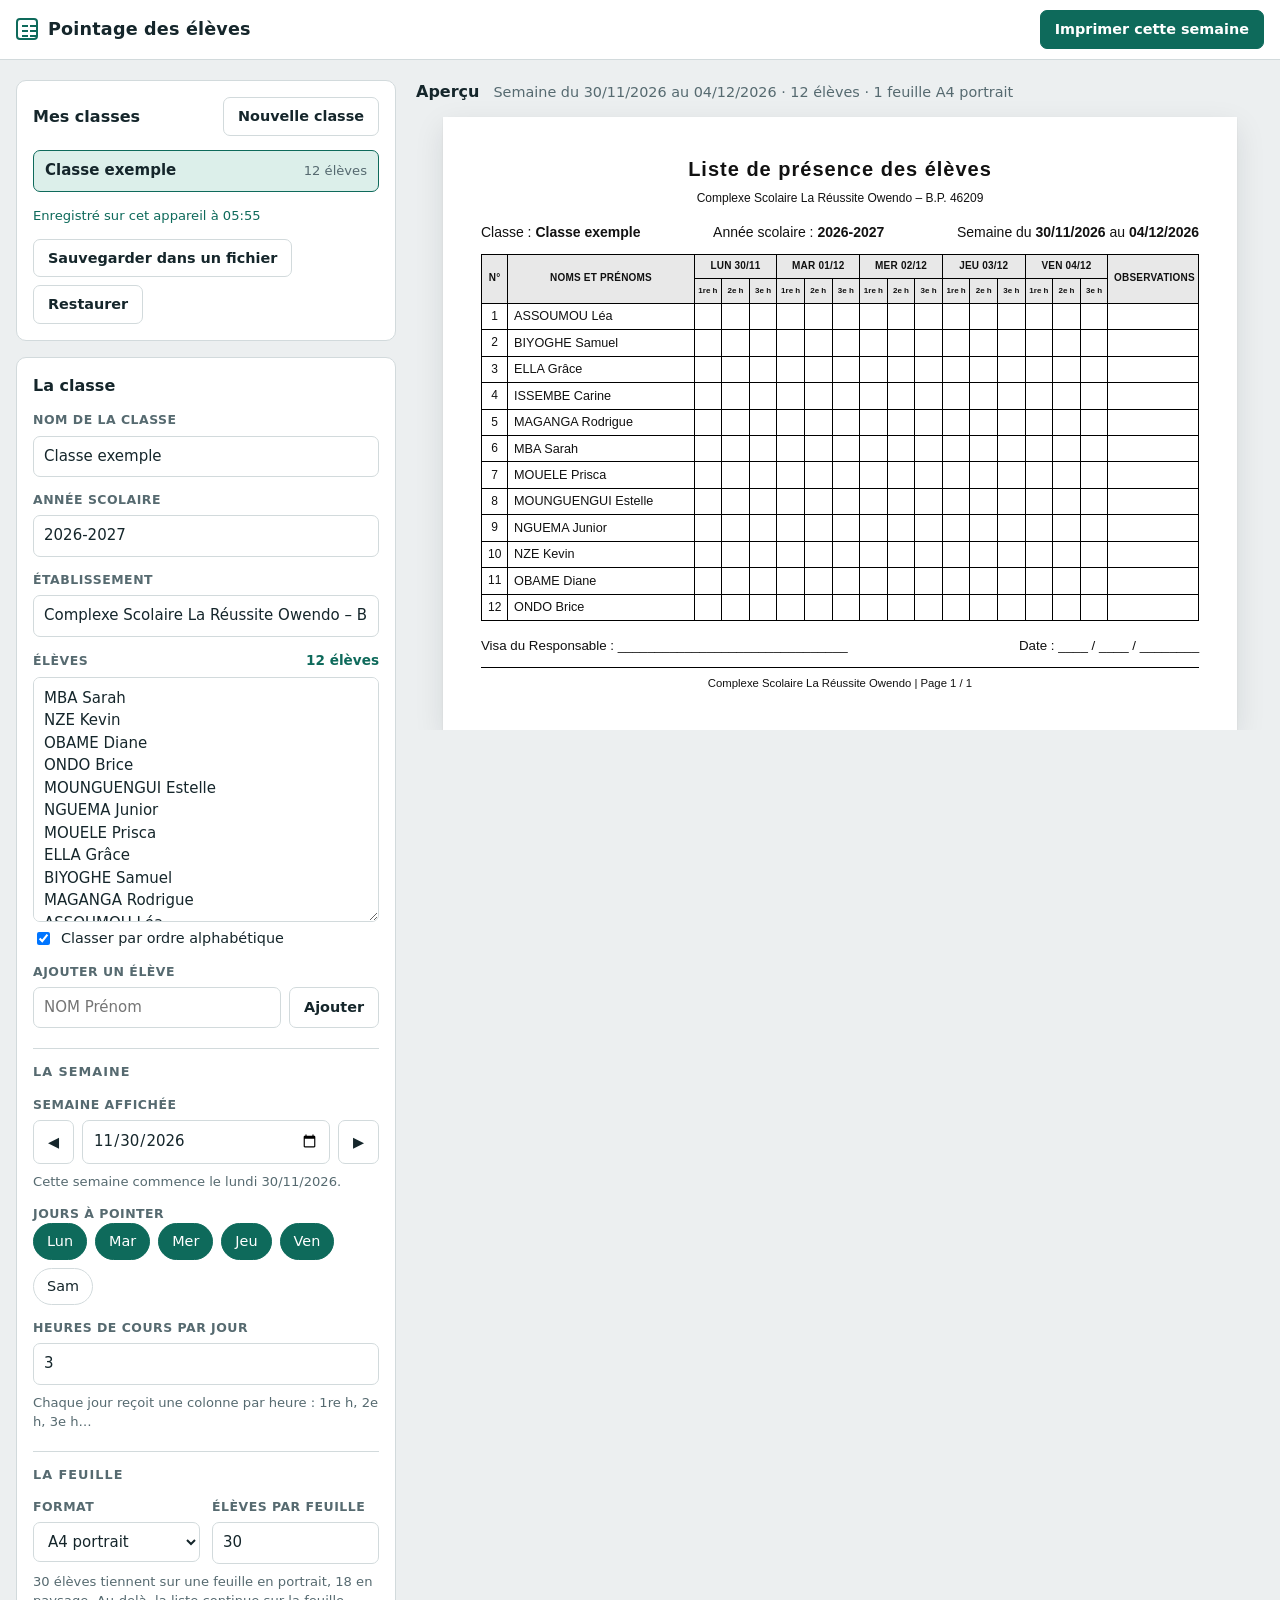
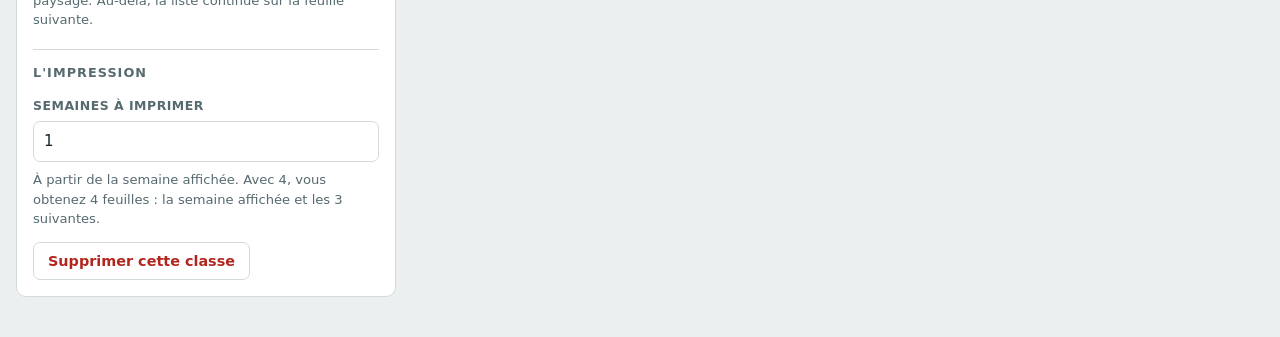
==== pointage-eleves-complet.html @ 20a64b89 "first commit" ====
<!doctype html>
<html lang="fr">
<head>
<meta charset="utf-8">
<meta name="viewport" content="width=device-width, initial-scale=1">
<title>Pointage des élèves</title>
<style>
/* Disposition : panneau de saisie à gauche, une feuille A4 en aperçu à droite.
   Sur téléphone, le panneau passe au-dessus de l'aperçu. */

:root {
  --bg: #eceff0;
  --panel: #ffffff;
  --ink: #15262b;
  --muted: #566a70;
  --line: #d2dadc;
  --accent: #0e6a5b;
  --accent-ink: #ffffff;
  --accent-soft: #dcefea;
  --danger: #b3261e;
  --warn-bg: #fff3d6;
  --warn-ink: #6b4a00;
  --shadow: 0 1px 2px rgba(10, 30, 35, .08), 0 10px 28px rgba(10, 30, 35, .10);
  --paper: #ffffff;
  --paper-ink: #111111;
  --paper-head: #e8e8e8;
  --font: "Segoe UI", system-ui, -apple-system, "Helvetica Neue", Arial, sans-serif;
  color-scheme: light;
}

@media (prefers-color-scheme: dark) {
  :root:not([data-theme="light"]) {
    --bg: #0e1618;
    --panel: #162125;
    --ink: #e5eeef;
    --muted: #9db1b5;
    --line: #29383c;
    --accent: #4cc3ad;
    --accent-ink: #06211c;
    --accent-soft: #1b3a35;
    --danger: #ff8f85;
    --warn-bg: #3a2f10;
    --warn-ink: #f3d78a;
    --shadow: 0 1px 2px rgba(0, 0, 0, .4), 0 10px 28px rgba(0, 0, 0, .45);
    color-scheme: dark;
  }
}

:root[data-theme="dark"] {
  --bg: #0e1618;
  --panel: #162125;
  --ink: #e5eeef;
  --muted: #9db1b5;
  --line: #29383c;
  --accent: #4cc3ad;
  --accent-ink: #06211c;
  --accent-soft: #1b3a35;
  --danger: #ff8f85;
  --warn-bg: #3a2f10;
  --warn-ink: #f3d78a;
  --shadow: 0 1px 2px rgba(0, 0, 0, .4), 0 10px 28px rgba(0, 0, 0, .45);
  color-scheme: dark;
}

* { box-sizing: border-box; }

body {
  margin: 0;
  background: var(--bg);
  color: var(--ink);
  font: 15px/1.45 var(--font);
}

h1, h2 { margin: 0; }

/* ---------- Barre du haut ---------- */

.topbar {
  position: sticky;
  top: 0;
  z-index: 5;
  display: flex;
  align-items: center;
  justify-content: space-between;
  gap: 12px;
  padding: 10px 16px;
  background: var(--panel);
  border-bottom: 1px solid var(--line);
}

.brand { display: flex; align-items: center; gap: 10px; min-width: 0; }
.brand h1 { font-size: 1.1rem; font-weight: 650; letter-spacing: .01em; }

/* Petit cahier d'appel : une grille de cases */
.mark {
  width: 22px;
  height: 22px;
  border-radius: 4px;
  background:
    linear-gradient(var(--accent), var(--accent)) 4px 5px / 6px 2px no-repeat,
    linear-gradient(var(--accent), var(--accent)) 12px 5px / 6px 2px no-repeat,
    linear-gradient(var(--accent), var(--accent)) 4px 10px / 6px 2px no-repeat,
    linear-gradient(var(--accent), var(--accent)) 12px 10px / 6px 2px no-repeat,
    linear-gradient(var(--accent), var(--accent)) 4px 15px / 6px 2px no-repeat,
    linear-gradient(var(--accent), var(--accent)) 12px 15px / 6px 2px no-repeat;
  border: 2px solid var(--accent);
  flex: none;
}

/* ---------- Disposition ---------- */

.layout {
  display: grid;
  grid-template-columns: minmax(0, 380px) minmax(0, 1fr);
  gap: 20px;
  align-items: start;
  max-width: 1600px;
  margin: 0 auto;
  padding: 20px 16px 40px;
}

.panel { display: flex; flex-direction: column; gap: 16px; min-width: 0; }

@media (max-width: 900px) {
  .layout { grid-template-columns: minmax(0, 1fr); }
}

.card {
  background: var(--panel);
  border: 1px solid var(--line);
  border-radius: 10px;
  padding: 16px;
  display: flex;
  flex-direction: column;
  gap: 14px;
  min-width: 0;
}

.card h2 { font-size: 1rem; font-weight: 650; }
.card .sub-title {
  margin-top: 6px;
  padding-top: 14px;
  border-top: 1px solid var(--line);
  font-size: .8rem;
  text-transform: uppercase;
  letter-spacing: .08em;
  color: var(--muted);
}

.card-head { display: flex; align-items: center; justify-content: space-between; gap: 10px; }

/* ---------- Formulaire ---------- */

.field { display: flex; flex-direction: column; gap: 6px; margin: 0; padding: 0; border: 0; min-width: 0; }
.field label, .field legend {
  font-size: .78rem;
  font-weight: 600;
  letter-spacing: .04em;
  text-transform: uppercase;
  color: var(--muted);
  padding: 0;
}
.label-row { display: flex; justify-content: space-between; align-items: baseline; gap: 8px; }
.count { font-size: .85rem; color: var(--accent); font-weight: 600; }

input[type="text"], input[type="number"], input[type="date"], select, textarea {
  width: 100%;
  min-width: 0;
  font: inherit;
  color: var(--ink);
  background: var(--panel);
  border: 1px solid var(--line);
  border-radius: 7px;
  padding: 9px 10px;
}
textarea { resize: vertical; min-height: 140px; line-height: 1.5; }

input:focus-visible, select:focus-visible, textarea:focus-visible, button:focus-visible {
  outline: 2px solid var(--accent);
  outline-offset: 1px;
}

.grid2 { display: grid; grid-template-columns: repeat(2, minmax(0, 1fr)); gap: 12px; }
@media (max-width: 420px) { .grid2 { grid-template-columns: minmax(0, 1fr); } }

.field .check { display: flex; align-items: center; gap: 8px; font-size: .9rem; text-transform: none; letter-spacing: 0; font-weight: 400; color: var(--ink); }

.hint { margin: -6px 0 0; font-size: .82rem; color: var(--muted); }

.add-row, .week-nav { display: flex; gap: 8px; align-items: stretch; }
.add-row .btn, .week-nav .btn { flex: none; }

.row-btns { display: flex; flex-wrap: wrap; gap: 8px; }

.saved { margin: 0; font-size: .82rem; color: var(--muted); min-height: 1.2em; }
.saved.ok { color: var(--accent); }
.saved.bad { color: var(--danger); }

.chips { display: flex; flex-wrap: wrap; gap: 8px; }
.chips label { position: relative; text-transform: none; letter-spacing: 0; font-weight: 500; font-size: .9rem; color: var(--ink); }
.chips input { position: absolute; opacity: 0; inset: 0; margin: 0; cursor: pointer; }
.chips span {
  display: inline-block;
  padding: 7px 13px;
  border: 1px solid var(--line);
  border-radius: 999px;
  background: var(--panel);
}
.chips input:checked + span {
  background: var(--accent);
  border-color: var(--accent);
  color: var(--accent-ink);
}
.chips input:focus-visible + span { outline: 2px solid var(--accent); outline-offset: 2px; }

/* ---------- Boutons ---------- */

.btn {
  font: inherit;
  font-weight: 600;
  font-size: .9rem;
  padding: 8px 14px;
  border-radius: 7px;
  border: 1px solid var(--line);
  background: var(--panel);
  color: var(--ink);
  cursor: pointer;
}
.btn:hover { border-color: var(--accent); }
.btn.primary { background: var(--accent); border-color: var(--accent); color: var(--accent-ink); }
.btn.primary:hover { filter: brightness(1.08); }
.btn.primary:disabled { opacity: .45; cursor: not-allowed; filter: none; }
.btn.danger { color: var(--danger); align-self: flex-start; }
.btn.danger:hover { border-color: var(--danger); }
.btn.danger.armed { background: var(--danger); border-color: var(--danger); color: var(--panel); }

/* ---------- Liste des classes ---------- */

.class-list { list-style: none; margin: 0; padding: 0; display: flex; flex-direction: column; gap: 6px; }
.class-list button {
  width: 100%;
  display: flex;
  justify-content: space-between;
  align-items: baseline;
  gap: 10px;
  text-align: left;
  font: inherit;
  padding: 9px 11px;
  border: 1px solid var(--line);
  border-radius: 7px;
  background: var(--panel);
  color: var(--ink);
  cursor: pointer;
}
.class-list button:hover { border-color: var(--accent); }
.class-list button[aria-current="true"] { background: var(--accent-soft); border-color: var(--accent); }
.class-list .nm { font-weight: 600; overflow: hidden; text-overflow: ellipsis; white-space: nowrap; }
.class-list .ct { font-size: .82rem; color: var(--muted); white-space: nowrap; }

/* ---------- Aperçu ---------- */

.preview { min-width: 0; overflow-x: auto; }
.preview-head { display: flex; flex-wrap: wrap; align-items: baseline; gap: 4px 14px; margin-bottom: 14px; }
.preview-head h2 { font-size: 1rem; font-weight: 650; }
.summary { margin: 0; color: var(--muted); font-size: .9rem; }
.warn {
  margin: 0 0 14px;
  padding: 10px 12px;
  border-radius: 8px;
  background: var(--warn-bg);
  color: var(--warn-ink);
  font-size: .9rem;
}
.empty {
  margin: 0;
  padding: 28px 20px;
  border: 1px dashed var(--line);
  border-radius: 10px;
  color: var(--muted);
  text-align: center;
}

.sheets {
  width: max-content;
  margin: 0 auto;
  display: flex;
  flex-direction: column;
  gap: 18px;
}

/* Les feuilles à imprimer sont préparées ici ; elles n'apparaissent qu'à l'impression */
.print-area { display: none; }

/* ---------- Feuille de pointage (papier) ---------- */

.sheet {
  width: 210mm;
  padding: 10mm;
  background: var(--paper);
  color: var(--paper-ink);
  font-family: Arial, Helvetica, sans-serif;
  box-shadow: var(--shadow);
}
.landscape .sheet { width: 297mm; }

.sheet h2 { text-align: center; font-size: 15pt; letter-spacing: .05em; font-weight: 700; }

.sheet-school { margin: 1.5mm 0 0; text-align: center; font-size: 9pt; }

.sheet-meta {
  display: flex;
  justify-content: space-between;
  gap: 8mm;
  margin: 4mm 0 3mm;
  font-size: 10.5pt;
}

table.pt { width: 100%; border-collapse: collapse; table-layout: fixed; font-size: 10pt; }
.pt th, .pt td { border: .3mm solid #000; padding: 0 1.5mm; }
.pt th {
  background: var(--paper-head);
  height: 6.5mm;
  font-size: 7.5pt;
  text-transform: uppercase;
  letter-spacing: .02em;
  font-weight: 700;
}
.pt th.sub { font-size: 6pt; padding: 0; text-transform: none; letter-spacing: 0; }
.pt td { height: 7mm; overflow: hidden; white-space: nowrap; text-overflow: ellipsis; }
.pt td.n { text-align: center; font-size: 9pt; padding: 0; }
.pt td.name { font-size: 9.5pt; }

.sheet-foot { display: flex; justify-content: space-between; gap: 8mm; margin-top: 4mm; font-size: 10pt; }
.sheet-page {
  margin-top: 3mm;
  padding-top: 2mm;
  border-top: .3mm solid #000;
  text-align: center;
  font-size: 8.5pt;
}

/* ---------- Impression ---------- */

@media print {
  body { background: #fff !important; }
  .topbar, .panel, .preview { display: none !important; }
  .layout { display: block; padding: 0; max-width: none; }
  .print-area { display: block; }
  .print-area .sheet, .print-area.landscape .sheet {
    width: auto;
    padding: 0;
    box-shadow: none;
    break-after: page;
    page-break-after: always;
  }
  .print-area .sheet:last-child { break-after: auto; page-break-after: auto; }
  * { -webkit-print-color-adjust: exact; print-color-adjust: exact; }
}

</style>
<style id="page-style"></style>
</head>
<body>

<header class="topbar">
  <div class="brand">
    <span class="mark" aria-hidden="true"></span>
    <h1>Pointage des élèves</h1>
  </div>
  <button type="button" id="btn-print" class="btn primary">Imprimer</button>
</header>

<main class="layout">

  <aside class="panel">

    <section class="card">
      <div class="card-head">
        <h2>Mes classes</h2>
        <button type="button" id="btn-new" class="btn">Nouvelle classe</button>
      </div>
      <ul id="class-list" class="class-list"></ul>
      <p id="saved" class="saved" role="status"></p>
      <div class="row-btns">
        <button type="button" id="btn-export" class="btn">Sauvegarder dans un fichier</button>
        <button type="button" id="btn-import" class="btn">Restaurer</button>
        <input type="file" id="file-import" accept=".json,application/json" hidden>
      </div>
    </section>

    <form id="class-form" class="card" autocomplete="off">
      <h2>La classe</h2>

      <div class="field">
        <label for="c-name">Nom de la classe</label>
        <input id="c-name" type="text" placeholder="Ex. 6e A">
      </div>

      <div class="field">
        <label for="c-year">Année scolaire</label>
        <input id="c-year" type="text" placeholder="Ex. 2026-2027">
      </div>

      <div class="field">
        <label for="c-school">Établissement</label>
        <input id="c-school" type="text">
      </div>

      <div class="field">
        <div class="label-row">
          <label for="c-students">Élèves</label>
          <span id="count" class="count"></span>
        </div>
        <textarea id="c-students" rows="10" placeholder="Collez ici les noms, un élève par ligne"></textarea>
        <label class="check"><input type="checkbox" id="c-sort"> Classer par ordre alphabétique</label>
      </div>

      <div class="field">
        <label for="add-name">Ajouter un élève</label>
        <div class="add-row">
          <input id="add-name" type="text" placeholder="NOM Prénom">
          <button type="button" id="btn-add" class="btn">Ajouter</button>
        </div>
      </div>

      <h2 class="sub-title">La semaine</h2>

      <div class="field">
        <label for="c-start">Semaine affichée</label>
        <div class="week-nav">
          <button type="button" id="wk-prev" class="btn" aria-label="Semaine précédente">◀</button>
          <input id="c-start" type="date">
          <button type="button" id="wk-next" class="btn" aria-label="Semaine suivante">▶</button>
        </div>
      </div>
      <p id="week-hint" class="hint"></p>

      <fieldset class="field">
        <legend>Jours à pointer</legend>
        <div class="chips">
          <label><input type="checkbox" name="day" value="1"><span>Lun</span></label>
          <label><input type="checkbox" name="day" value="2"><span>Mar</span></label>
          <label><input type="checkbox" name="day" value="3"><span>Mer</span></label>
          <label><input type="checkbox" name="day" value="4"><span>Jeu</span></label>
          <label><input type="checkbox" name="day" value="5"><span>Ven</span></label>
          <label><input type="checkbox" name="day" value="6"><span>Sam</span></label>
        </div>
      </fieldset>

      <div class="field">
        <label for="c-hours">Heures de cours par jour</label>
        <input id="c-hours" type="number" min="1" max="8" inputmode="numeric">
      </div>
      <p class="hint">Chaque jour reçoit une colonne par heure : 1re h, 2e h, 3e h…</p>

      <h2 class="sub-title">La feuille</h2>

      <div class="grid2">
        <div class="field">
          <label for="c-orient">Format</label>
          <select id="c-orient">
            <option value="portrait">A4 portrait</option>
            <option value="landscape">A4 paysage</option>
          </select>
        </div>
        <div class="field">
          <label for="c-perpage">Élèves par feuille</label>
          <input id="c-perpage" type="number" min="5" max="60" inputmode="numeric">
        </div>
      </div>
      <p class="hint">30 élèves tiennent sur une feuille en portrait, 18 en paysage. Au-delà, la liste continue sur la feuille suivante.</p>

      <h2 class="sub-title">L'impression</h2>

      <div class="field">
        <label for="c-weeks">Semaines à imprimer</label>
        <input id="c-weeks" type="number" min="1" max="40" inputmode="numeric">
      </div>
      <p class="hint">À partir de la semaine affichée. Avec 4, vous obtenez 4 feuilles : la semaine affichée et les 3 suivantes.</p>

      <button type="button" id="btn-delete" class="btn danger">Supprimer cette classe</button>
    </form>

  </aside>

  <section class="preview" id="preview" aria-label="Aperçu de la feuille">
    <div class="preview-head">
      <h2>Aperçu</h2>
      <p id="summary" class="summary"></p>
    </div>
    <p id="warn" class="warn" hidden></p>
    <p id="empty" class="empty" hidden></p>
    <div id="sheets" class="sheets"></div>
  </section>

</main>

<div id="print-area" class="print-area" aria-hidden="true"></div>

<script>
(() => {
  'use strict';

  const KEY = 'pointage-eleves.v1';
  const DEFAULT_SCHOOL = 'Complexe Scolaire La Réussite Owendo – B.P. 46209';
  const DAYS = [
    { n: 1, short: 'Lun' }, { n: 2, short: 'Mar' }, { n: 3, short: 'Mer' },
    { n: 4, short: 'Jeu' }, { n: 5, short: 'Ven' }, { n: 6, short: 'Sam' }
  ];

  const $ = (id) => document.getElementById(id);
  const pad = (n) => String(n).padStart(2, '0');
  const clamp = (v, lo, hi) => Math.min(hi, Math.max(lo, v));
  const uid = () => 'c' + Date.now().toString(36) + Math.random().toString(36).slice(2, 6);
  const plural = (n, one, many) => (n > 1 ? many : one);
  const esc = (s) => String(s).replace(/[&<>"']/g, (ch) => (
    { '&': '&amp;', '<': '&lt;', '>': '&gt;', '"': '&quot;', "'": '&#39;' }[ch]
  ));

  /* ---------- Dates (calcul en heure locale, sans décalage de fuseau) ---------- */

  function parseISO(s) {
    const m = /^(\d{4})-(\d{2})-(\d{2})$/.exec(s || '');
    return m ? new Date(+m[1], +m[2] - 1, +m[3]) : null;
  }
  const toISO = (d) => `${d.getFullYear()}-${pad(d.getMonth() + 1)}-${pad(d.getDate())}`;
  const addDays = (d, n) => new Date(d.getFullYear(), d.getMonth(), d.getDate() + n);
  const mondayOf = (d) => addDays(d, -((d.getDay() + 6) % 7));
  const fmt = (d) => `${pad(d.getDate())}/${pad(d.getMonth() + 1)}/${d.getFullYear()}`;
  const fmtShort = (d) => `${pad(d.getDate())}/${pad(d.getMonth() + 1)}`;

  /* ---------- Données ---------- */

  let state = { classes: [], currentId: null };

  function newClass(base) {
    const now = new Date();
    const y = now.getMonth() >= 7 ? now.getFullYear() : now.getFullYear() - 1;
    return {
      id: uid(),
      name: '',
      year: `${y}-${y + 1}`,
      school: base && base.school ? base.school : DEFAULT_SCHOOL,
      students: '',
      sort: false,
      start: toISO(mondayOf(now)),
      weeks: 1,
      days: [1, 2, 3, 4, 5],
      hours: 3,
      orient: 'portrait',
      perPage: 30
    };
  }

  // Complète une classe enregistrée (ou importée) avec les réglages manquants
  function normalize(raw) {
    const base = newClass();
    const c = Object.assign({}, base, raw || {});
    if (!c.id) c.id = base.id;
    if (!Array.isArray(c.days)) c.days = base.days;
    c.days = c.days.map(Number).filter((n) => n >= 1 && n <= 6);
    // Anciennes données : « matin / après-midi » et plusieurs semaines affichées
    if (!raw || raw.hours === undefined) { c.hours = 3; c.weeks = 1; }
    c.hours = clamp(parseInt(c.hours, 10) || 3, 1, 8);
    c.weeks = clamp(parseInt(c.weeks, 10) || 1, 1, 40);
    c.perPage = clamp(parseInt(c.perPage, 10) || 30, 5, 60);
    c.orient = c.orient === 'landscape' ? 'landscape' : 'portrait';
    c.name = String(c.name || '');
    c.year = String(c.year || '');
    c.school = String(c.school || DEFAULT_SCHOOL);
    c.students = String(c.students || '');
    c.sort = !!c.sort;
    return c;
  }

  function sampleClass() {
    const c = newClass();
    c.name = 'Classe exemple';
    c.students = [
      'MBA Sarah', 'NZE Kevin', 'OBAME Diane', 'ONDO Brice', 'MOUNGUENGUI Estelle',
      'NGUEMA Junior', 'MOUELE Prisca', 'ELLA Grâce', 'BIYOGHE Samuel',
      'MAGANGA Rodrigue', 'ASSOUMOU Léa', 'ISSEMBE Carine'
    ].join('\n');
    c.sort = true;
    return c;
  }

  function load() {
    try {
      const raw = localStorage.getItem(KEY);
      if (!raw) return null;
      const s = JSON.parse(raw);
      if (s && Array.isArray(s.classes) && s.classes.length) {
        return { classes: s.classes.map(normalize), currentId: s.currentId };
      }
    } catch (e) { /* stockage indisponible ou illisible */ }
    return null;
  }

  function setStatus(text, kind) {
    const el = $('saved');
    el.textContent = text;
    el.className = 'saved' + (kind ? ' ' + kind : '');
  }

  function save() {
    try {
      localStorage.setItem(KEY, JSON.stringify(state));
      const d = new Date();
      setStatus(`Enregistré sur cet appareil à ${pad(d.getHours())}:${pad(d.getMinutes())}`, 'ok');
      return true;
    } catch (e) {
      setStatus('Non enregistré : le navigateur bloque le stockage. Utilisez « Sauvegarder dans un fichier ».', 'bad');
      return false;
    }
  }

  const current = () => state.classes.find((c) => c.id === state.currentId) || state.classes[0];

  /* ---------- Liste d'élèves ---------- */

  function parseStudents(text, sort) {
    const list = String(text || '')
      .split(/\r?\n/)
      .map((line) => line
        .replace(/^\s*\d+\s*(?:[.)\-–:]|\t)\s*/, '') // numéro en début de ligne (1. / 1) / 1 tab)
        .replace(/\t+/g, ' ')                         // colonnes Excel : nom et prénom côte à côte
        .replace(/\s+/g, ' ')
        .trim())
      .filter(Boolean);
    if (sort) list.sort((a, b) => a.localeCompare(b, 'fr', { sensitivity: 'base' }));
    return list;
  }

  /* ---------- Formulaire ---------- */

  function fillForm() {
    const c = current();
    $('c-name').value = c.name;
    $('c-year').value = c.year;
    $('c-school').value = c.school;
    $('c-students').value = c.students;
    $('c-sort').checked = c.sort;
    $('c-start').value = c.start;
    $('c-hours').value = c.hours;
    $('c-weeks').value = c.weeks;
    $('c-orient').value = c.orient;
    $('c-perpage').value = c.perPage;
    $('add-name').value = '';
    document.querySelectorAll('input[name="day"]').forEach((el) => {
      el.checked = c.days.includes(+el.value);
    });
  }

  function readForm() {
    const c = current();
    c.name = $('c-name').value;
    c.year = $('c-year').value;
    c.school = $('c-school').value;
    c.students = $('c-students').value;
    c.sort = $('c-sort').checked;
    c.start = $('c-start').value;
    c.hours = clamp(parseInt($('c-hours').value, 10) || 1, 1, 8);
    c.weeks = clamp(parseInt($('c-weeks').value, 10) || 1, 1, 40);
    c.orient = $('c-orient').value;
    c.perPage = clamp(parseInt($('c-perpage').value, 10) || 30, 5, 60);
    c.days = [...document.querySelectorAll('input[name="day"]:checked')].map((el) => +el.value);
  }

  /* ---------- Liste des classes ---------- */

  function renderList() {
    const ul = $('class-list');
    ul.innerHTML = '';
    state.classes.forEach((c) => {
      const n = parseStudents(c.students, false).length;
      const li = document.createElement('li');
      const b = document.createElement('button');
      b.type = 'button';
      b.dataset.id = c.id;
      if (c.id === state.currentId) b.setAttribute('aria-current', 'true');
      b.innerHTML = `<span class="nm">${esc(c.name.trim() || 'Classe sans nom')}</span>` +
        `<span class="ct">${n} ${plural(n, 'élève', 'élèves')}</span>`;
      li.appendChild(b);
      ul.appendChild(li);
    });
  }

  /* ---------- Feuilles ---------- */

  // Largeur des colonnes d'heures selon le format de page
  function layout(c, nDays) {
    const H = c.hours;
    const usable = c.orient === 'portrait' ? 190 : 277;
    const obs = c.orient === 'portrait' ? 24 : 36;
    const raw = (usable - 7 - obs - 50) / (nDays * H); // on garde au moins 50 mm pour le nom
    const max = H === 1 ? 22 : 16;
    let cell;
    let fits = true;
    if (raw >= 6) {
      cell = clamp(raw, 6, max);
    } else {
      fits = false;
      cell = Math.max(4, (usable - 7 - obs - 35) / (nDays * H));
    }
    return { obs, cell: Math.round(cell * 10) / 10, fits };
  }

  const hourLabel = (i, narrow) => (narrow ? String(i + 1) : (i === 0 ? '1re h' : `${i + 1}e h`));

  function tableHtml(c, chunk, offset, monday, days) {
    const H = c.hours;
    const { obs, cell } = layout(c, days.length);
    const rows = H > 1 ? 2 : 1;

    const cols = '<col style="width:7mm"><col>' +
      days.map(() => `<col style="width:${cell}mm">`.repeat(H)).join('') +
      `<col style="width:${obs}mm">`;

    const head1 = `<tr><th rowspan="${rows}">N°</th><th rowspan="${rows}">Noms et prénoms</th>` +
      days.map((d) => `<th colspan="${H}">${d.short} ${fmtShort(addDays(monday, d.n - 1))}</th>`).join('') +
      `<th rowspan="${rows}">Observations</th></tr>`;

    let head2 = '';
    if (H > 1) {
      let labels = '';
      for (let i = 0; i < H; i++) labels += `<th class="sub">${hourLabel(i, cell < 6)}</th>`;
      head2 = `<tr>${days.map(() => labels).join('')}</tr>`;
    }

    const blanks = '<td></td>'.repeat(days.length * H);
    const body = chunk.map((name, i) =>
      `<tr><td class="n">${offset + i + 1}</td><td class="name">${esc(name)}</td>${blanks}<td></td></tr>`
    ).join('');

    return `<table class="pt"><colgroup>${cols}</colgroup><thead>${head1}${head2}</thead><tbody>${body}</tbody></table>`;
  }

  // Fabrique les feuilles de `weeksCount` semaines à partir du lundi donné
  function buildSheets(c, students, days, firstMonday, weeksCount) {
    const pagesPerWeek = Math.ceil(students.length / c.perPage);
    const totalPages = pagesPerWeek * weeksCount;
    const minDay = days[0].n;
    const maxDay = days[days.length - 1].n;
    const school = esc(c.school);
    const footName = esc(c.school.split(' – ')[0] || c.school);
    let page = 0;
    let html = '';

    for (let w = 0; w < weeksCount; w++) {
      const monday = addDays(firstMonday, 7 * w);
      const from = fmt(addDays(monday, minDay - 1));
      const to = fmt(addDays(monday, maxDay - 1));
      for (let p = 0; p < pagesPerWeek; p++) {
        const offset = p * c.perPage;
        const chunk = students.slice(offset, offset + c.perPage);
        page++;
        html += `<section class="sheet">
  <h2>Liste de présence des élèves</h2>
  <p class="sheet-school">${school}</p>
  <div class="sheet-meta">
    <span>Classe : <b>${esc(c.name.trim() || '________________')}</b></span>
    <span>Année scolaire : <b>${esc(c.year || '____________')}</b></span>
    <span>Semaine du <b>${from}</b> au <b>${to}</b></span>
  </div>
  ${tableHtml(c, chunk, offset, monday, days)}
  <div class="sheet-foot">
    <span>Visa du Responsable : _______________________________</span>
    <span>Date : ____ / ____ / ________</span>
  </div>
  <div class="sheet-page">${footName} | Page ${page} / ${totalPages}</div>
</section>`;
      }
    }
    return html;
  }

  function renderPreview() {
    const c = current();
    const students = parseStudents(c.students, c.sort);
    const start = parseISO(c.start);
    const days = DAYS.filter((d) => c.days.includes(d.n));
    const sheets = $('sheets');
    const printArea = $('print-area');
    const empty = $('empty');
    const warn = $('warn');
    const landscape = c.orient === 'landscape';

    $('count').textContent = students.length
      ? `${students.length} ${plural(students.length, 'élève', 'élèves')}`
      : '';

    // Format de page pour l'impression
    $('page-style').textContent = `@page { size: A4 ${c.orient}; margin: 10mm; }`;
    sheets.classList.toggle('landscape', landscape);
    printArea.classList.toggle('landscape', landscape);

    $('week-hint').textContent = start
      ? `Cette semaine commence le lundi ${fmt(mondayOf(start))}.`
      : 'Choisissez une date pour afficher la semaine.';

    $('btn-print').textContent = c.weeks > 1 ? `Imprimer ${c.weeks} semaines` : 'Imprimer cette semaine';

    let message = '';
    if (!students.length) message = 'Collez la liste des élèves dans le panneau de gauche pour générer la feuille.';
    else if (!start) message = 'Choisissez une date pour afficher la semaine.';
    else if (!days.length) message = 'Choisissez au moins un jour à pointer.';

    if (message) {
      sheets.innerHTML = '';
      printArea.innerHTML = '';
      empty.textContent = message;
      empty.hidden = false;
      warn.hidden = true;
      $('summary').textContent = '';
      $('btn-print').disabled = true;
      return;
    }

    empty.hidden = true;
    $('btn-print').disabled = false;

    const monday = mondayOf(start);
    const minDay = days[0].n;
    const maxDay = days[days.length - 1].n;
    const pagesPerWeek = Math.ceil(students.length / c.perPage);

    // À l'écran : une seule semaine. Pour l'impression : toutes les semaines demandées.
    sheets.innerHTML = buildSheets(c, students, days, monday, 1);
    printArea.innerHTML = buildSheets(c, students, days, monday, c.weeks);

    $('summary').textContent =
      `Semaine du ${fmt(addDays(monday, minDay - 1))} au ${fmt(addDays(monday, maxDay - 1))} · ` +
      `${students.length} ${plural(students.length, 'élève', 'élèves')} · ` +
      `${pagesPerWeek} ${plural(pagesPerWeek, 'feuille', 'feuilles')} A4 ${landscape ? 'paysage' : 'portrait'}`;

    if (layout(c, days.length).fits) {
      warn.hidden = true;
    } else {
      warn.textContent = 'Il y a trop de colonnes pour ce format. Passez en A4 paysage, ou réduisez le nombre d\'heures ou de jours.';
      warn.hidden = false;
    }

    fit();
  }

  // Réduit l'aperçu pour que la feuille entière tienne dans la largeur de l'écran
  function fit() {
    const el = $('sheets');
    const c = current();
    el.style.zoom = '';
    const px = (c.orient === 'landscape' ? 297 : 210) * 96 / 25.4;
    const avail = $('preview').clientWidth;
    if (avail > 0 && avail < px) el.style.zoom = (avail / px).toFixed(4);
  }

  /* ---------- Actions ---------- */

  function refresh() {
    renderList();
    renderPreview();
  }

  function select(id) {
    state.currentId = id;
    save();
    disarmDelete();
    fillForm();
    refresh();
  }

  $('class-form').addEventListener('input', (e) => {
    if (e.target.id === 'add-name') return;
    if (e.target.id === 'c-orient') {
      $('c-perpage').value = e.target.value === 'portrait' ? 30 : 18;
    }
    readForm();
    save();
    refresh();
  });
  $('class-form').addEventListener('submit', (e) => e.preventDefault());

  $('class-list').addEventListener('click', (e) => {
    const b = e.target.closest('button[data-id]');
    if (b) select(b.dataset.id);
  });

  $('btn-new').addEventListener('click', () => {
    const c = newClass(current());
    state.classes.push(c);
    select(c.id);
    $('c-name').focus();
  });

  // Ajout rapide d'un élève à la fin de la liste
  function addStudent() {
    const input = $('add-name');
    const name = input.value.trim();
    if (!name) { input.focus(); return; }
    const ta = $('c-students');
    ta.value = ta.value.replace(/\s+$/, '') + (ta.value.trim() ? '\n' : '') + name;
    input.value = '';
    readForm();
    save();
    refresh();
    input.focus();
  }
  $('btn-add').addEventListener('click', addStudent);
  $('add-name').addEventListener('keydown', (e) => {
    if (e.key === 'Enter') { e.preventDefault(); addStudent(); }
  });

  // Passage d'une semaine à l'autre
  function shiftWeek(n) {
    const c = current();
    const d = parseISO(c.start) || new Date();
    c.start = toISO(addDays(mondayOf(d), 7 * n));
    $('c-start').value = c.start;
    save();
    refresh();
  }
  $('wk-prev').addEventListener('click', () => shiftWeek(-1));
  $('wk-next').addEventListener('click', () => shiftWeek(1));

  let armTimer = null;
  function disarmDelete() {
    const b = $('btn-delete');
    clearTimeout(armTimer);
    b.classList.remove('armed');
    b.textContent = 'Supprimer cette classe';
  }

  $('btn-delete').addEventListener('click', () => {
    const b = $('btn-delete');
    if (!b.classList.contains('armed')) {
      b.classList.add('armed');
      b.textContent = 'Confirmer la suppression';
      armTimer = setTimeout(disarmDelete, 4000);
      return;
    }
    disarmDelete();
    state.classes = state.classes.filter((c) => c.id !== state.currentId);
    if (!state.classes.length) state.classes.push(newClass());
    select(state.classes[0].id);
  });

  /* ---------- Sauvegarde dans un fichier ---------- */

  $('btn-export').addEventListener('click', () => {
    const data = { app: 'pointage-eleves', version: 1, classes: state.classes };
    const blob = new Blob([JSON.stringify(data, null, 2)], { type: 'application/json' });
    const a = document.createElement('a');
    a.href = URL.createObjectURL(blob);
    a.download = `pointage-eleves-${toISO(new Date())}.json`;
    document.body.appendChild(a);
    a.click();
    a.remove();
    setTimeout(() => URL.revokeObjectURL(a.href), 1000);
  });

  $('btn-import').addEventListener('click', () => $('file-import').click());

  $('file-import').addEventListener('change', (e) => {
    const file = e.target.files[0];
    e.target.value = '';
    if (!file) return;
    const reader = new FileReader();
    reader.onload = () => {
      try {
        const data = JSON.parse(reader.result);
        const list = Array.isArray(data) ? data : data.classes;
        if (!Array.isArray(list) || !list.length) throw new Error('vide');
        let last = null;
        list.forEach((raw) => {
          const c = normalize(raw);
          const i = state.classes.findIndex((x) => x.id === c.id);
          if (i >= 0) state.classes[i] = c; else state.classes.push(c);
          last = c;
        });
        select(last.id);
        setStatus(`${list.length} ${plural(list.length, 'classe restaurée', 'classes restaurées')}.`, 'ok');
      } catch (err) {
        setStatus('Ce fichier n\'est pas une sauvegarde de cette application.', 'bad');
      }
    };
    reader.readAsText(file);
  });

  $('btn-print').addEventListener('click', () => window.print());
  window.addEventListener('resize', fit);

  /* ---------- Démarrage ---------- */

  const loaded = load();
  if (loaded) {
    state = loaded;
    if (!state.classes.some((c) => c.id === state.currentId)) state.currentId = state.classes[0].id;
  } else {
    const c = sampleClass();
    state = { classes: [c], currentId: c.id };
  }
  fillForm();
  refresh();
  if (loaded) {
    const n = state.classes.length;
    setStatus(`${n} ${plural(n, 'classe retrouvée', 'classes retrouvées')} sur cet appareil.`, 'ok');
  } else {
    save();
  }
})();

</script>
</body>
</html>
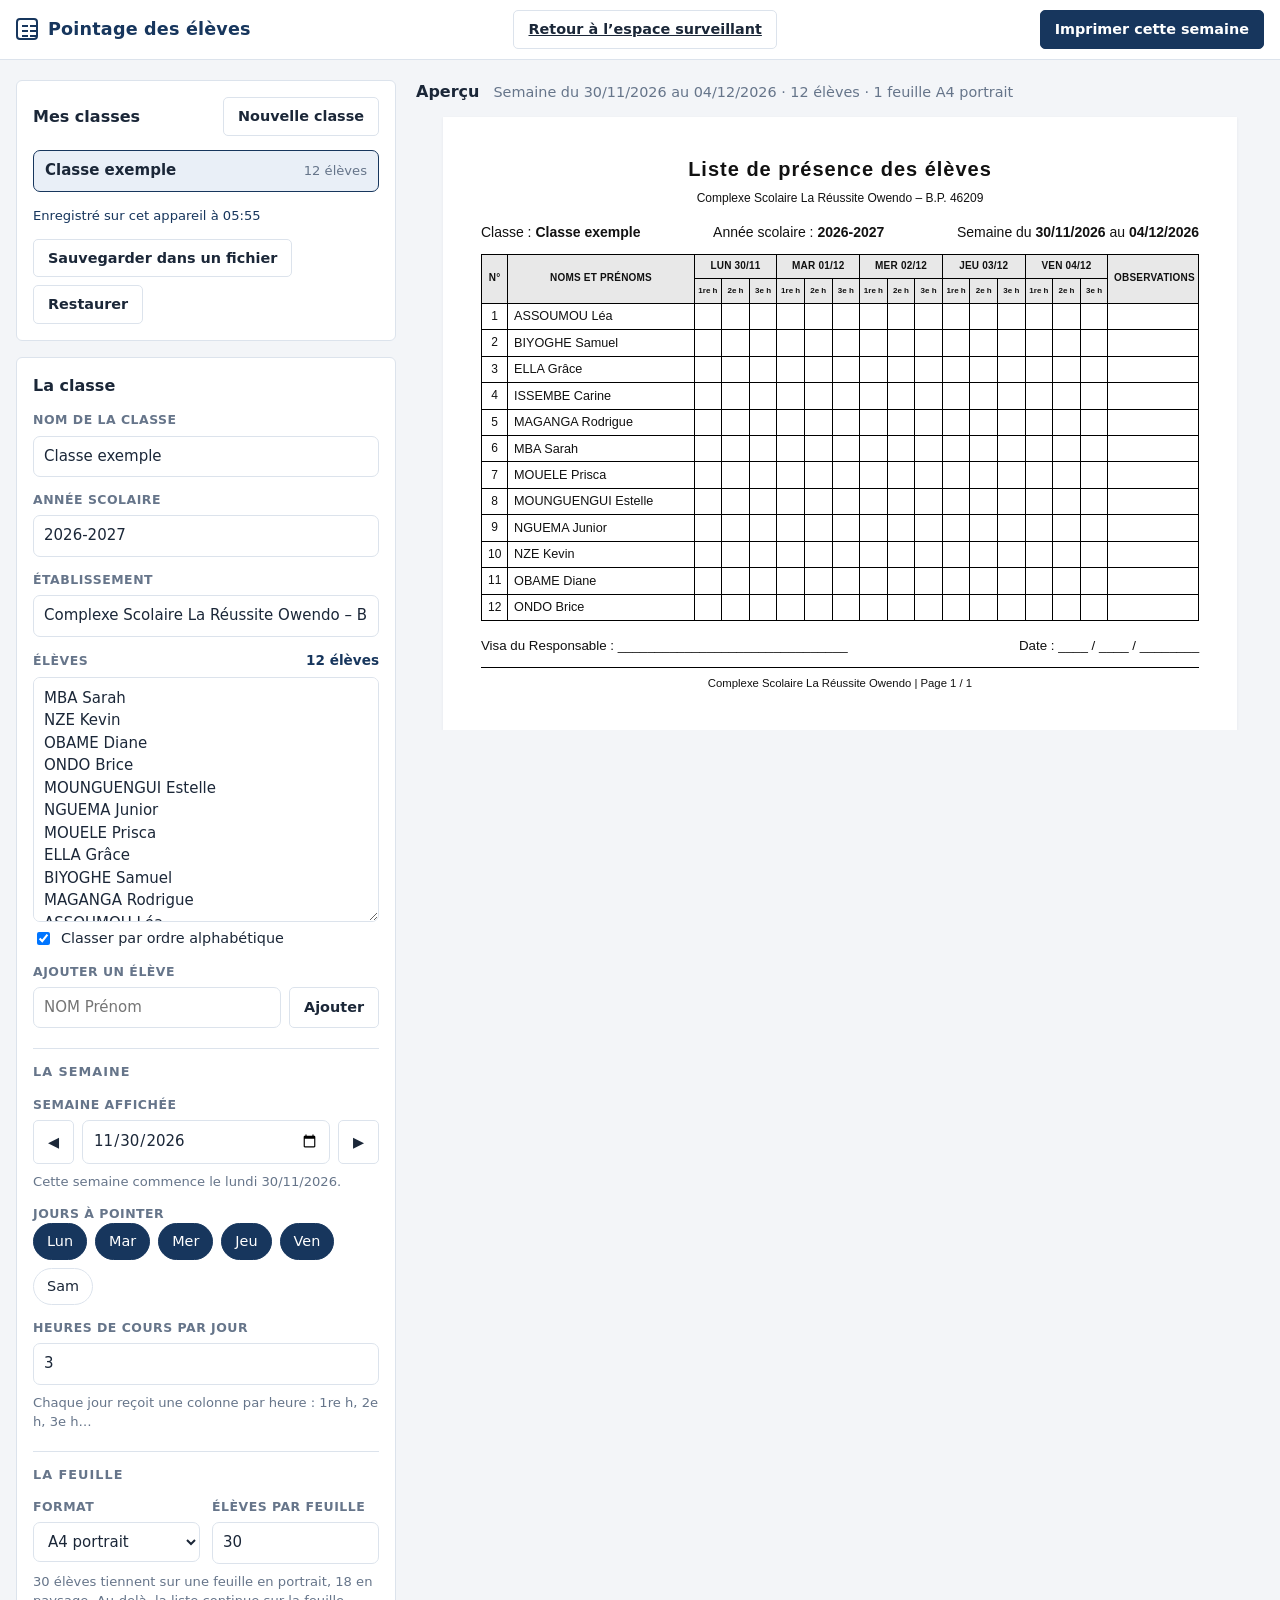
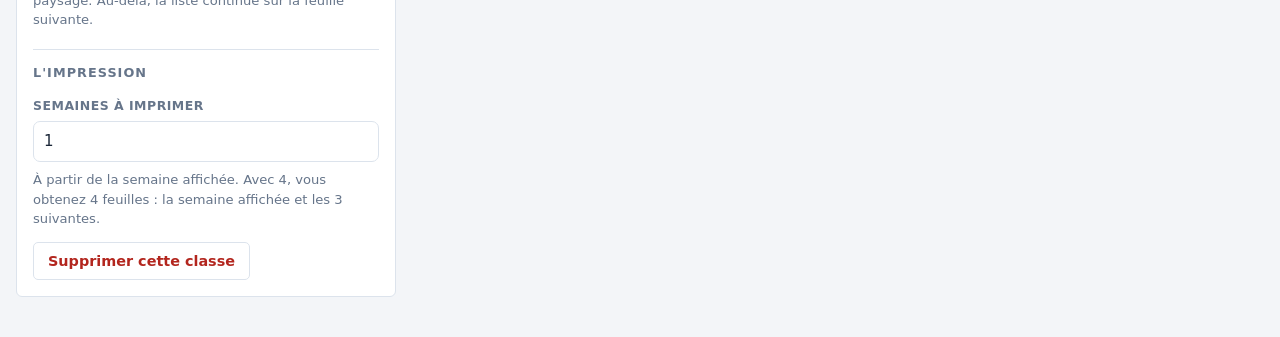
==== commit 4f77f70d: "Harmoniser l’interface de pointage avec le thème bleu" ====
--- a/pointage-eleves-complet.html
+++ b/pointage-eleves-complet.html
@@ -1,5 +1,5 @@
 <!doctype html>
-<html lang="fr">
+<html lang="fr" data-theme="light">
 <head>
 <meta charset="utf-8">
 <meta name="viewport" content="width=device-width, initial-scale=1">
@@ -9,18 +9,18 @@
    Sur téléphone, le panneau passe au-dessus de l'aperçu. */
 
 :root {
-  --bg: #eceff0;
+  --bg: #f3f5f8;
   --panel: #ffffff;
-  --ink: #15262b;
-  --muted: #566a70;
-  --line: #d2dadc;
-  --accent: #0e6a5b;
+  --ink: #1b2738;
+  --muted: #66758a;
+  --line: #dce3ec;
+  --accent: #17365d;
   --accent-ink: #ffffff;
-  --accent-soft: #dcefea;
+  --accent-soft: #e9eff7;
   --danger: #b3261e;
   --warn-bg: #fff3d6;
   --warn-ink: #6b4a00;
-  --shadow: 0 1px 2px rgba(10, 30, 35, .08), 0 10px 28px rgba(10, 30, 35, .10);
+  --shadow: 0 1px 3px rgba(19, 42, 71, .06);
   --paper: #ffffff;
   --paper-ink: #111111;
   --paper-head: #e8e8e8;
@@ -357,6 +357,16 @@
   * { -webkit-print-color-adjust: exact; print-color-adjust: exact; }
 }
 
+
+/* Identité visuelle commune avec le tableau de bord principal */
+html[data-theme="light"] { color-scheme: light; }
+body { background: #f3f5f8; color: #1b2738; }
+.topbar { background: #fff; border-bottom-color: #dce3ec; box-shadow: none; }
+.brand h1 { color: #17365d; }
+.card, .preview { border-radius: 6px; box-shadow: none; }
+.btn { border-radius: 5px; }
+.btn.primary { background: #17365d; border-color: #17365d; color: #fff; }
+.btn.primary:hover { background: #214873; }
 </style>
 <style id="page-style"></style>
 </head>
@@ -367,6 +377,7 @@
     <span class="mark" aria-hidden="true"></span>
     <h1>Pointage des élèves</h1>
   </div>
+  <a class="btn" href="./index.html" aria-label="Retour à la navigation générale">Retour à l’espace surveillant</a>
   <button type="button" id="btn-print" class="btn primary">Imprimer</button>
 </header>
 
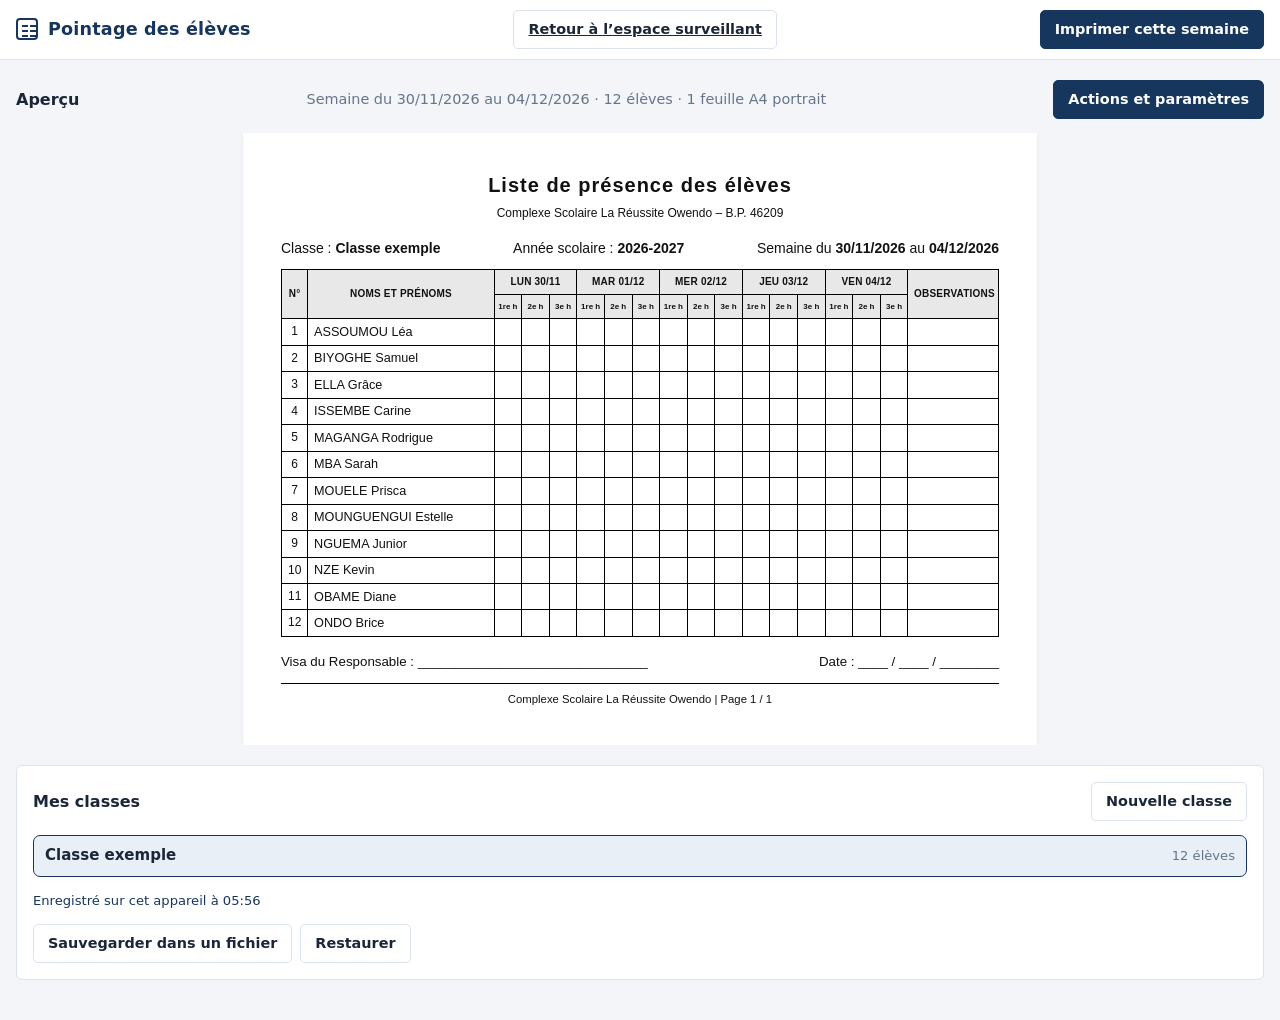
==== commit 9d2696f5: "Ajoute les modales d’action au pointage des élèves" ====
--- a/pointage-eleves-complet.html
+++ b/pointage-eleves-complet.html
@@ -1021,5 +1021,6 @@
 })();
 
 </script>
+<script src="./modal-actions.js"></script>
 </body>
 </html>
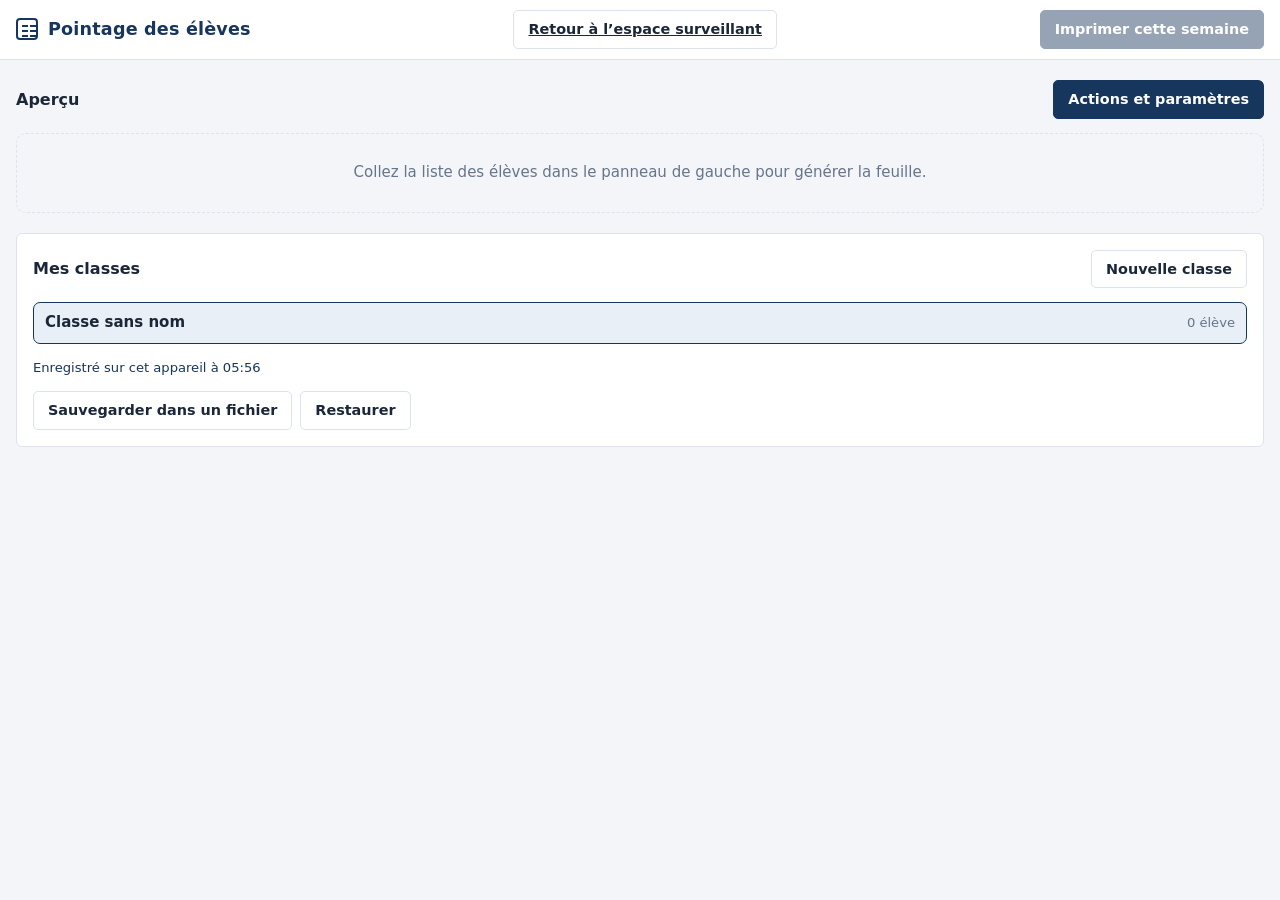
==== commit ea47ac02: "Remove demo sample data and example placeholders" ====
--- a/pointage-eleves-complet.html
+++ b/pointage-eleves-complet.html
@@ -404,12 +404,12 @@
 
       <div class="field">
         <label for="c-name">Nom de la classe</label>
-        <input id="c-name" type="text" placeholder="Ex. 6e A">
+        <input id="c-name" type="text" placeholder="">
       </div>
 
       <div class="field">
         <label for="c-year">Année scolaire</label>
-        <input id="c-year" type="text" placeholder="Ex. 2026-2027">
+        <input id="c-year" type="text" placeholder="">
       </div>
 
       <div class="field">
@@ -429,7 +429,7 @@
       <div class="field">
         <label for="add-name">Ajouter un élève</label>
         <div class="add-row">
-          <input id="add-name" type="text" placeholder="NOM Prénom">
+          <input id="add-name" type="text" placeholder="Nom et prénom">
           <button type="button" id="btn-add" class="btn">Ajouter</button>
         </div>
       </div>
@@ -585,15 +585,7 @@
   }
 
   function sampleClass() {
-    const c = newClass();
-    c.name = 'Classe exemple';
-    c.students = [
-      'MBA Sarah', 'NZE Kevin', 'OBAME Diane', 'ONDO Brice', 'MOUNGUENGUI Estelle',
-      'NGUEMA Junior', 'MOUELE Prisca', 'ELLA Grâce', 'BIYOGHE Samuel',
-      'MAGANGA Rodrigue', 'ASSOUMOU Léa', 'ISSEMBE Carine'
-    ].join('\n');
-    c.sort = true;
-    return c;
+    return newClass();
   }
 
   function load() {
